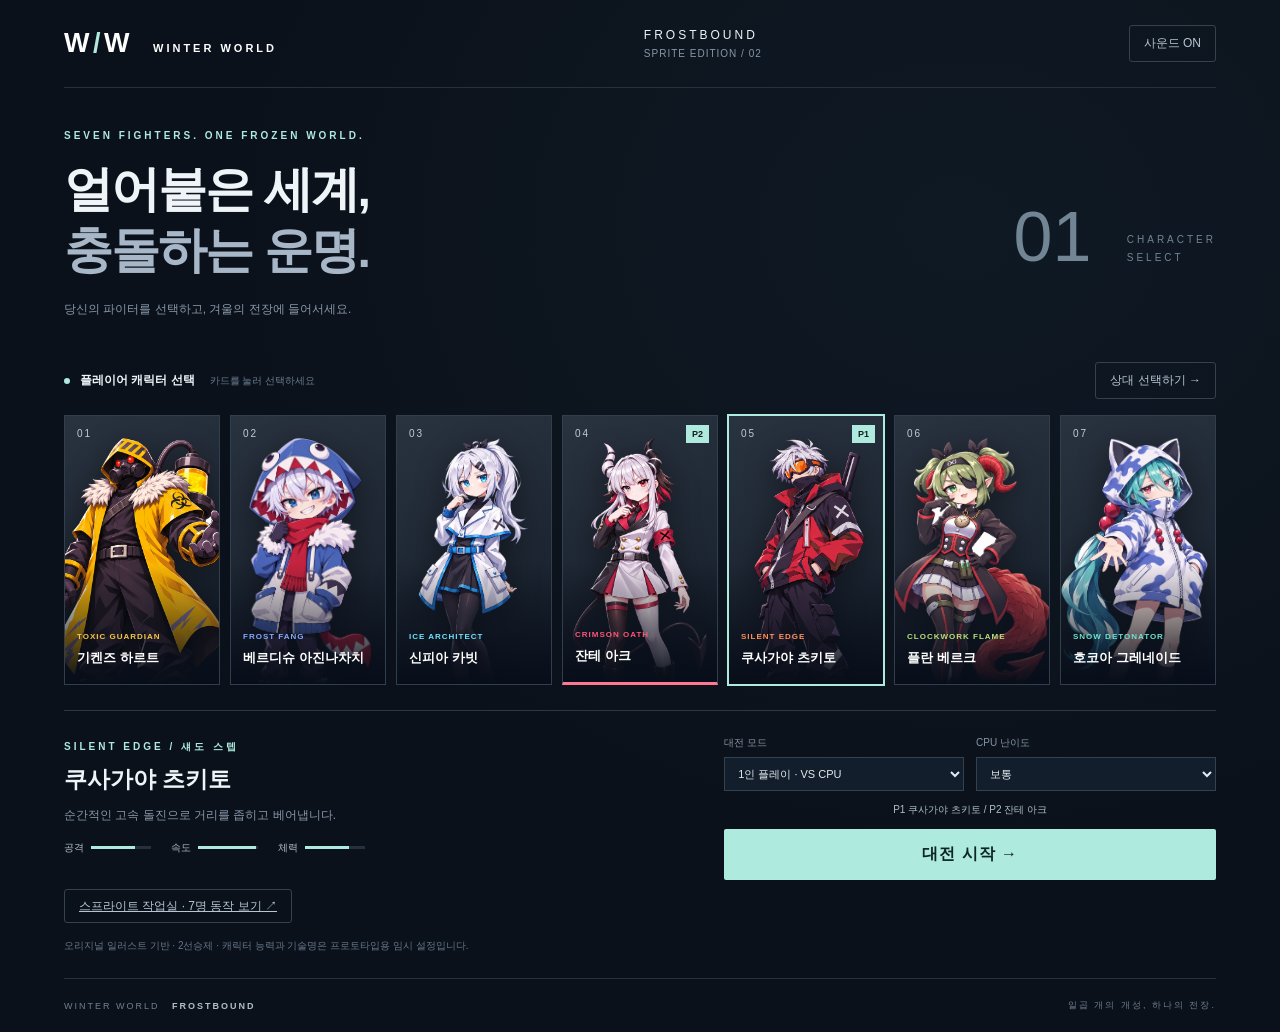
==== index.html @ 9139c68a "Publish Winter World with browser-to-browser multiplayer" ====
<!doctype html>
<html lang="ko"><head><meta charset="utf-8"><meta name="viewport" content="width=device-width,initial-scale=1"><title>WINTER WORLD — FROSTBOUND</title><link rel="stylesheet" href="style.css"></head>
<body><header><a class="brand" href="index.html">W<span> / </span>W <small>WINTER WORLD</small></a><div class="edition">FROSTBOUND <span>SPRITE EDITION / 02</span></div><button id="sound" class="quiet">사운드 ON</button></header>
<main><section id="select"><div class="eyebrow">SEVEN FIGHTERS. ONE FROZEN WORLD.</div><div class="headline"><div><h1>얼어붙은 세계,<br><em>충돌하는 운명.</em></h1><p>당신의 파이터를 선택하고, 겨울의 전장에 들어서세요.</p></div><div class="chapter">01 <span>CHARACTER<br>SELECT</span></div></div>
<div class="selection-bar"><div><span class="dot"></span><strong id="pick-label">플레이어 캐릭터 선택</strong><span id="pick-hint">카드를 눌러 선택하세요</span></div><button id="pick-toggle" class="quiet">상대 선택하기 →</button></div><div id="roster" class="roster"></div>
<div class="bottom-panel"><div class="profile"><span id="profile-tag" class="eyebrow"></span><h2 id="profile-name"></h2><p id="profile-desc"></p><div id="stats"></div></div><div class="setup"><label>대전 모드 <select id="mode"><option value="cpu">1인 플레이 · VS CPU</option><option value="online">친구와 대전 · 초대 링크</option><option value="local">2인 플레이 · 로컬 대전</option></select></label><label id="difficulty-label">CPU 난이도 <select id="difficulty"><option value="0">연습</option><option value="1" selected>보통</option></select></label><div id="online-panel" hidden><p id="net-status" role="status" aria-live="polite">캐릭터를 고른 뒤 방을 만들거나 코드를 입력하세요.</p><div id="net-entry"><button id="net-create" class="quiet">방 만들기</button><input id="net-code" maxlength="6" placeholder="방 코드 6자리" aria-label="방 코드"><button id="net-join" class="quiet">참가</button></div><div id="net-room" hidden><strong id="net-room-code"></strong><p id="net-players"></p><button id="net-copy" class="quiet">초대 링크 복사</button><button id="net-ready" class="primary">준비 완료</button><button id="net-leave" class="quiet">방 나가기</button></div><p class="footnote">친구에게 초대 링크를 보내세요. 참가하면 자동으로 시작합니다.</p></div><div id="versus"></div><button id="start" class="primary" disabled>스프라이트 불러오는 중…</button></div></div><p><a class="quiet" href="sprites.html">스프라이트 작업실 · 7명 동작 보기 ↗</a></p><p class="footnote">오리지널 일러스트 기반 · 2선승제 · 캐릭터 능력과 기술명은 프로토타입용 임시 설정입니다.</p></section>
<section id="game" hidden><div class="arena-top"><span><span id="net-latency"></span> FROZEN TERMINAL <b>설원의 정거장</b></span><div><button id="pause" class="quiet">일시정지 Esc</button><button id="back" class="quiet">캐릭터 선택</button></div></div><div class="canvas-wrap"><canvas id="canvas" width="1200" height="650" aria-label="윈터 월드 격투게임 전장"></canvas><div id="overlay" hidden><div class="modal"><div class="eyebrow" id="result-tag">ROUND COMPLETE</div><h2 id="result-title"></h2><p id="result-desc"></p><button id="continue" class="primary">다음 라운드</button><button id="return" class="quiet">캐릭터 선택</button></div></div></div><div class="controls"><div><b>PLAYER 1</b><span><kbd>A</kbd><kbd>D</kbd> 이동 <kbd>W</kbd> 점프 <kbd>S</kbd> 방어</span><span><kbd>J</kbd> 약공격 <kbd>K</kbd> 강공격 <kbd>L</kbd> 특수기</span></div><div><b id="p2-label">CPU OPPONENT</b><span>← → 이동 · ↑ 점프 · ↓ 방어</span><span>숫자 1 약공격 · 2 강공격 · 3 특수기</span></div><p>특수기: 게이지 35 소모<br>먼저 2라운드를 이기면 승리</p></div></section></main><footer><span>WINTER WORLD <b>FROSTBOUND</b></span><span>일곱 개의 개성, 하나의 전장.</span></footer><script src="engine.js"></script><script src="assets/sprites/atlas.js"></script><script src="animation.js"></script><script src="vendor/peerjs.min.js"></script><script src="online.js"></script><script src="p2p.js"></script><script src="game.js"></script></body></html>
---- style.css ----
:root{color-scheme:dark;--ink:#eff4f8;--muted:#8797a9;--accent:#aeeadd}*{box-sizing:border-box}body{margin:0;background:#0b111a;color:var(--ink);font-family:'Malgun Gothic','Segoe UI',sans-serif;background-image:radial-gradient(ellipse at 75% 22%,#1a304044,transparent 55%)}button,select{font:inherit}button{cursor:pointer}button:focus-visible,a:focus-visible,select:focus-visible{outline:2px solid var(--accent);outline-offset:5px}header,footer{display:flex;align-items:center;justify-content:space-between;margin:0 5%;padding:25px 0;border-bottom:1px solid #26313d}.brand{font-size:27px;font-weight:900;color:white;text-decoration:none;letter-spacing:-2px}.brand span{color:var(--accent)}.brand small{font-size:11px;letter-spacing:3px;margin-left:20px}.edition{font-size:12px;letter-spacing:3px}.edition span{display:block;font-size:10px;letter-spacing:1px;color:var(--muted);margin-top:6px}.quiet{background:transparent;color:#b6c5d1;border:1px solid #34424f;padding:9px 14px;font-size:12px;border-radius:3px}.quiet:hover{border-color:#b2e9dc;color:white}main{max-width:1440px;margin:auto;padding:42px 5% 15px}.eyebrow{color:var(--accent);font-size:10px;letter-spacing:3px;font-weight:700}.headline{display:flex;align-items:center;justify-content:space-between}h1{font-size:clamp(30px,3.8vw,56px);line-height:1.25;letter-spacing:-2px;margin:18px 0}h1 em{font-style:normal;color:#a8b7c8}.headline p,.profile p{font-size:12px;color:var(--muted);line-height:1.8}.chapter{font-size:70px;font-weight:200;color:#718594}.chapter span{display:inline-block;font-size:10px;line-height:1.8;letter-spacing:3px;margin-left:16px;color:#718594}.selection-bar{display:flex;justify-content:space-between;align-items:center;margin:30px 0 16px;font-size:12px}.dot{display:inline-block;background:var(--accent);width:6px;height:6px;border-radius:50%;margin-right:10px}.selection-bar strong{font-size:12px}.selection-bar #pick-hint{color:#687d91;margin-left:15px;font-size:10px}.roster{display:grid;grid-template-columns:repeat(7,1fr);gap:10px}.card{position:relative;overflow:hidden;height:270px;background:linear-gradient(160deg,#29323f,#141d29);border:1px solid #303e4d;padding:0;color:white;text-align:left;transition:transform .2s,border-color .2s}.card:hover{transform:translateY(-7px);border-color:var(--c)}.card.selected{border-color:var(--accent);box-shadow:0 0 0 1px var(--accent)}.card.enemy{border-bottom:3px solid #ff7891}.card img{height:300px;max-width:none;position:absolute;left:50%;transform:translateX(-50%);top:22px;filter:drop-shadow(0 8px 15px #0006)}.card:after{content:'';position:absolute;inset:0;background:linear-gradient(transparent 55%,#080e19 100%);pointer-events:none}.card .number{position:absolute;top:12px;left:12px;z-index:2;color:#c1cbd2;font-size:10px;letter-spacing:2px}.card .badge{position:absolute;top:9px;right:8px;z-index:2;font-size:9px;background:var(--accent);color:#14201e;padding:4px 6px;font-weight:bold}.card .label{position:absolute;bottom:17px;left:12px;right:6px;z-index:2;font-size:13px;font-weight:700;word-break:keep-all}.card .label small{display:block;color:var(--c);font-size:8px;letter-spacing:1px;margin-bottom:8px}.bottom-panel{display:grid;grid-template-columns:1.2fr 1fr;gap:70px;border-top:1px solid #2b3846;margin-top:25px;padding-top:25px}.profile h2{font-size:23px;margin:10px 0}.profile p{margin:0 0 14px}#stats{display:flex;gap:20px;font-size:10px;color:#b2c0ce}#stats span{display:flex;align-items:center;gap:7px}#stats i{display:inline-block;width:60px;height:3px;background:#25313e}#stats i b{display:block;height:100%;background:var(--accent)}.setup{display:grid;grid-template-columns:1fr 1fr;gap:12px}.setup label{font-size:10px;color:var(--muted)}select{width:100%;padding:9px;background:#121e2b;border:1px solid #34414e;margin-top:7px;font-size:11px;color:#e4eaf0}#versus{grid-column:1/-1;color:#aebfcc;font-size:10px;text-align:center}.primary{background:var(--accent);border:0;color:#0e2525;padding:15px 23px;font-weight:bold;border-radius:2px;letter-spacing:1px}.primary:hover{background:#d6fff5}.primary:disabled{opacity:.5;cursor:wait}.setup .primary{grid-column:1/-1}.footnote{font-size:10px;color:#64778b;margin-top:24px}footer{border-top:1px solid #26313d;border-bottom:none;color:#6d8194;font-size:9px;letter-spacing:2px;padding:20px 0}footer b{color:#afbfca;margin-left:8px}.arena-top{display:flex;justify-content:space-between;align-items:center;margin-bottom:15px;font-size:10px;letter-spacing:2px;color:var(--accent)}.arena-top b{margin-left:14px;color:#8191a4;font-weight:400}.canvas-wrap{position:relative;border:1px solid #405366;box-shadow:0 20px 80px #0006}canvas{display:block;width:100%;background:#142337}#overlay{position:absolute;inset:0;background:#060d17bb;backdrop-filter:blur(8px);display:grid;place-items:center}#overlay[hidden],[hidden]{display:none!important}.modal{text-align:center}.modal h2{font-size:36px;margin:20px 0}.modal p{font-size:13px;color:#b3c8d9;margin-bottom:25px}.modal .quiet{margin-left:10px}.controls{display:flex;justify-content:space-between;padding:22px 0;gap:15px}.controls>div{display:flex;flex-direction:column;gap:10px;font-size:10px;color:#91a4b7}.controls b{color:var(--accent);font-size:10px;letter-spacing:2px}kbd{display:inline-block;border:1px solid #394b5b;background:#182735;padding:3px 5px;border-radius:3px;margin-right:3px}.controls p{font-size:10px;color:#7d91a5;line-height:2}@media(max-width:850px){.roster{grid-template-columns:repeat(4,1fr)}.card{height:220px}.card img{height:250px}.chapter{display:none}.bottom-panel{gap:25px}.brand small{display:none}.controls{flex-wrap:wrap}.edition{font-size:10px}}@media(max-width:500px){main{padding-top:25px}.roster{grid-template-columns:repeat(2,1fr)}.bottom-panel{grid-template-columns:1fr}.selection-bar #pick-hint{display:none}.headline h1{font-size:34px}footer span:last-child{display:none}}

#online-panel{grid-column:1/-1;padding:16px;background:#142332;border:1px solid #3b5666;font-size:12px}#net-entry,#net-room{display:flex;gap:8px;flex-wrap:wrap;align-items:center}#net-status{line-height:1.7;color:#b8e4da}#net-code{width:130px;background:#0c1926;border:1px solid #486170;color:white;padding:9px;text-transform:uppercase;font:inherit;letter-spacing:2px}#net-room-code,#net-players{width:100%}#net-room-code{font-size:20px;letter-spacing:4px}#net-latency{color:#b3e5cd;letter-spacing:0}button:disabled{opacity:.45;cursor:default}
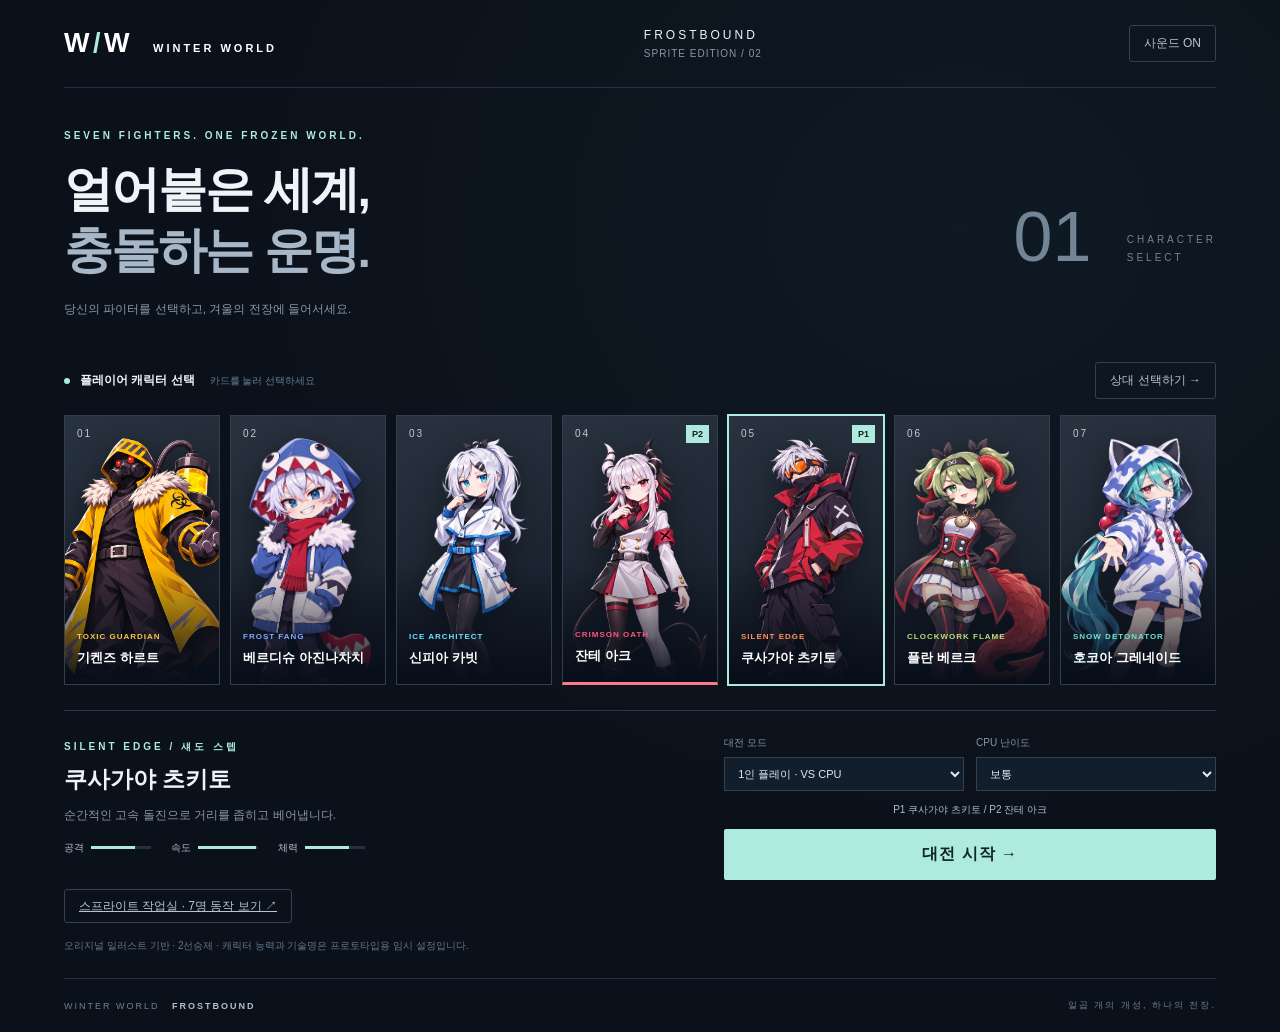
==== commit 7768006d: "Add Atomic Golem and Nitro Slime transformations" ====
--- a/index.html
+++ b/index.html
@@ -4,4 +4,4 @@
 <main><section id="select"><div class="eyebrow">SEVEN FIGHTERS. ONE FROZEN WORLD.</div><div class="headline"><div><h1>얼어붙은 세계,<br><em>충돌하는 운명.</em></h1><p>당신의 파이터를 선택하고, 겨울의 전장에 들어서세요.</p></div><div class="chapter">01 <span>CHARACTER<br>SELECT</span></div></div>
 <div class="selection-bar"><div><span class="dot"></span><strong id="pick-label">플레이어 캐릭터 선택</strong><span id="pick-hint">카드를 눌러 선택하세요</span></div><button id="pick-toggle" class="quiet">상대 선택하기 →</button></div><div id="roster" class="roster"></div>
 <div class="bottom-panel"><div class="profile"><span id="profile-tag" class="eyebrow"></span><h2 id="profile-name"></h2><p id="profile-desc"></p><div id="stats"></div></div><div class="setup"><label>대전 모드 <select id="mode"><option value="cpu">1인 플레이 · VS CPU</option><option value="online">친구와 대전 · 초대 링크</option><option value="local">2인 플레이 · 로컬 대전</option></select></label><label id="difficulty-label">CPU 난이도 <select id="difficulty"><option value="0">연습</option><option value="1" selected>보통</option></select></label><div id="online-panel" hidden><p id="net-status" role="status" aria-live="polite">캐릭터를 고른 뒤 방을 만들거나 코드를 입력하세요.</p><div id="net-entry"><button id="net-create" class="quiet">방 만들기</button><input id="net-code" maxlength="6" placeholder="방 코드 6자리" aria-label="방 코드"><button id="net-join" class="quiet">참가</button></div><div id="net-room" hidden><strong id="net-room-code"></strong><p id="net-players"></p><button id="net-copy" class="quiet">초대 링크 복사</button><button id="net-ready" class="primary">준비 완료</button><button id="net-leave" class="quiet">방 나가기</button></div><p class="footnote">친구에게 초대 링크를 보내세요. 참가하면 자동으로 시작합니다.</p></div><div id="versus"></div><button id="start" class="primary" disabled>스프라이트 불러오는 중…</button></div></div><p><a class="quiet" href="sprites.html">스프라이트 작업실 · 7명 동작 보기 ↗</a></p><p class="footnote">오리지널 일러스트 기반 · 2선승제 · 캐릭터 능력과 기술명은 프로토타입용 임시 설정입니다.</p></section>
-<section id="game" hidden><div class="arena-top"><span><span id="net-latency"></span> FROZEN TERMINAL <b>설원의 정거장</b></span><div><button id="pause" class="quiet">일시정지 Esc</button><button id="back" class="quiet">캐릭터 선택</button></div></div><div class="canvas-wrap"><canvas id="canvas" width="1200" height="650" aria-label="윈터 월드 격투게임 전장"></canvas><div id="overlay" hidden><div class="modal"><div class="eyebrow" id="result-tag">ROUND COMPLETE</div><h2 id="result-title"></h2><p id="result-desc"></p><button id="continue" class="primary">다음 라운드</button><button id="return" class="quiet">캐릭터 선택</button></div></div></div><div class="controls"><div><b>PLAYER 1</b><span><kbd>A</kbd><kbd>D</kbd> 이동 <kbd>W</kbd> 점프 <kbd>S</kbd> 방어</span><span><kbd>J</kbd> 약공격 <kbd>K</kbd> 강공격 <kbd>L</kbd> 특수기</span></div><div><b id="p2-label">CPU OPPONENT</b><span>← → 이동 · ↑ 점프 · ↓ 방어</span><span>숫자 1 약공격 · 2 강공격 · 3 특수기</span></div><p>특수기: 게이지 35 소모<br>먼저 2라운드를 이기면 승리</p></div></section></main><footer><span>WINTER WORLD <b>FROSTBOUND</b></span><span>일곱 개의 개성, 하나의 전장.</span></footer><script src="engine.js"></script><script src="assets/sprites/atlas.js"></script><script src="animation.js"></script><script src="vendor/peerjs.min.js"></script><script src="online.js"></script><script src="p2p.js"></script><script src="game.js"></script></body></html>
+<section id="game" hidden><div class="arena-top"><span><span id="net-latency"></span> FROZEN TERMINAL <b>설원의 정거장</b></span><div><button id="pause" class="quiet">일시정지 Esc</button><button id="back" class="quiet">캐릭터 선택</button></div></div><div class="canvas-wrap"><canvas id="canvas" width="1200" height="650" aria-label="윈터 월드 격투게임 전장"></canvas><div id="overlay" hidden><div class="modal"><div class="eyebrow" id="result-tag">ROUND COMPLETE</div><h2 id="result-title"></h2><p id="result-desc"></p><button id="continue" class="primary">다음 라운드</button><button id="return" class="quiet">캐릭터 선택</button></div></div></div><div class="controls"><div><b>PLAYER 1</b><span><kbd>A</kbd><kbd>D</kbd> 이동 <kbd>W</kbd> 점프 <kbd>S</kbd> 방어</span><span><kbd>J</kbd> 약공격 <kbd>K</kbd> 강공격 <kbd>L</kbd> 특수기 <kbd>I</kbd> 변신</span></div><div><b id="p2-label">CPU OPPONENT</b><span>← → 이동 · ↑ 점프 · ↓ 방어</span><span>숫자 1 약공격 · 2 강공격 · 3 특수기 · 0 변신</span></div><p>특수기: 게이지 35 소모<br>기켄즈·호코아: 변신 게이지 100 → I (2P: 0)<br>먼저 2라운드를 이기면 승리</p></div></section></main><footer><span>WINTER WORLD <b>FROSTBOUND</b></span><span>일곱 개의 개성, 하나의 전장.</span></footer><script src="engine.js?v=forms-1"></script><script src="assets/sprites/atlas.js?v=forms-1"></script><script src="assets/sprites/golem-atlas.js?v=forms-1"></script><script src="assets/sprites/slime-atlas.js?v=forms-1"></script><script src="animation.js?v=forms-1"></script><script src="vendor/peerjs.min.js"></script><script src="online.js?v=forms-1"></script><script src="p2p.js?v=forms-1"></script><script src="game.js?v=forms-1"></script></body></html>
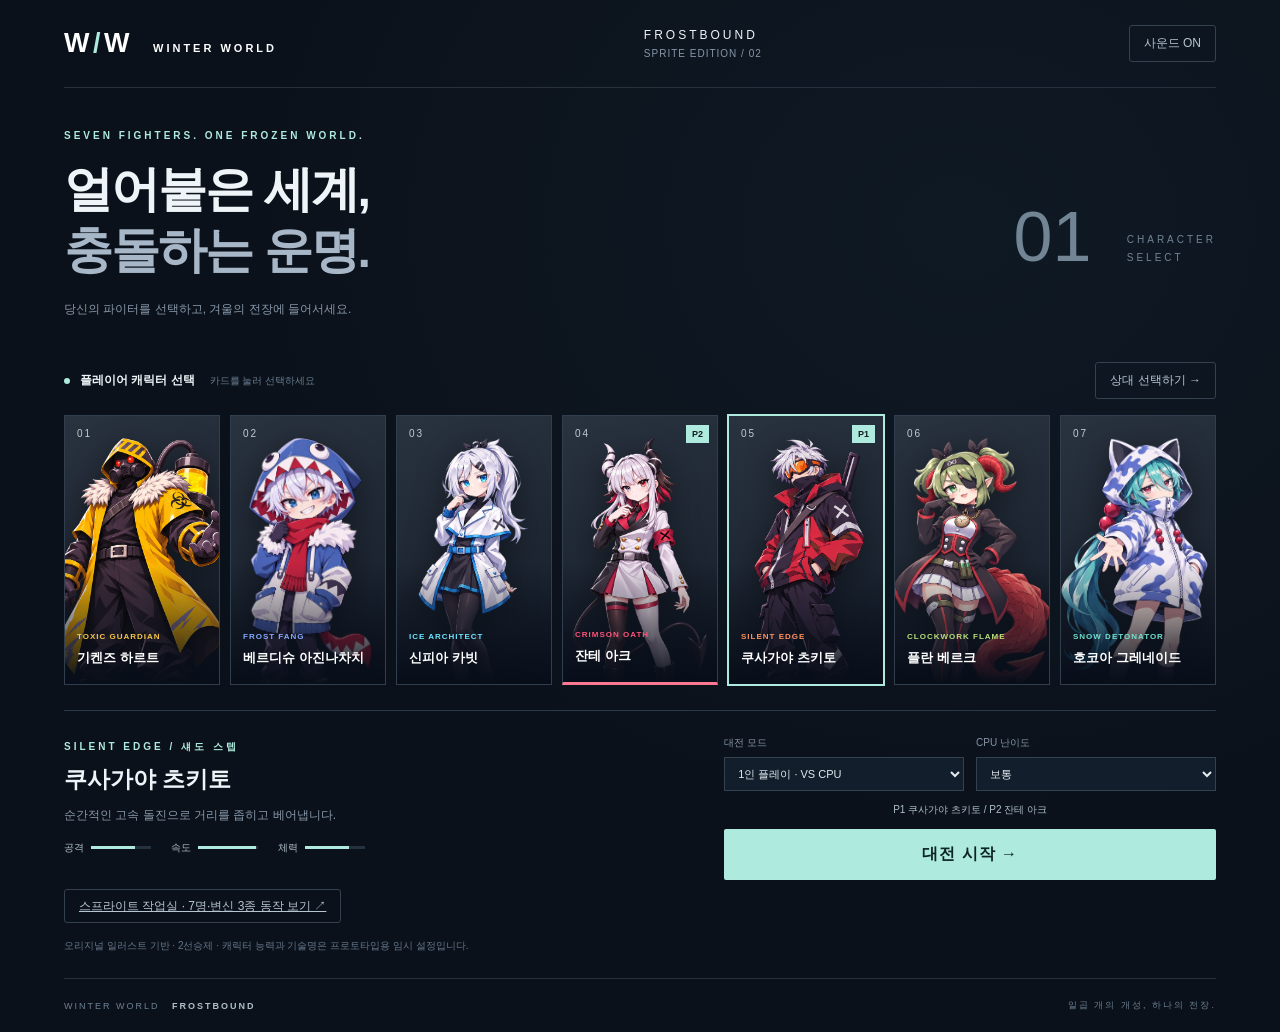
==== commit dee6e77d: "Add Bullet Angel sniper transformation and form gallery" ====
--- a/index.html
+++ b/index.html
@@ -3,5 +3,5 @@
 <body><header><a class="brand" href="index.html">W<span> / </span>W <small>WINTER WORLD</small></a><div class="edition">FROSTBOUND <span>SPRITE EDITION / 02</span></div><button id="sound" class="quiet">사운드 ON</button></header>
 <main><section id="select"><div class="eyebrow">SEVEN FIGHTERS. ONE FROZEN WORLD.</div><div class="headline"><div><h1>얼어붙은 세계,<br><em>충돌하는 운명.</em></h1><p>당신의 파이터를 선택하고, 겨울의 전장에 들어서세요.</p></div><div class="chapter">01 <span>CHARACTER<br>SELECT</span></div></div>
 <div class="selection-bar"><div><span class="dot"></span><strong id="pick-label">플레이어 캐릭터 선택</strong><span id="pick-hint">카드를 눌러 선택하세요</span></div><button id="pick-toggle" class="quiet">상대 선택하기 →</button></div><div id="roster" class="roster"></div>
-<div class="bottom-panel"><div class="profile"><span id="profile-tag" class="eyebrow"></span><h2 id="profile-name"></h2><p id="profile-desc"></p><div id="stats"></div></div><div class="setup"><label>대전 모드 <select id="mode"><option value="cpu">1인 플레이 · VS CPU</option><option value="online">친구와 대전 · 초대 링크</option><option value="local">2인 플레이 · 로컬 대전</option></select></label><label id="difficulty-label">CPU 난이도 <select id="difficulty"><option value="0">연습</option><option value="1" selected>보통</option></select></label><div id="online-panel" hidden><p id="net-status" role="status" aria-live="polite">캐릭터를 고른 뒤 방을 만들거나 코드를 입력하세요.</p><div id="net-entry"><button id="net-create" class="quiet">방 만들기</button><input id="net-code" maxlength="6" placeholder="방 코드 6자리" aria-label="방 코드"><button id="net-join" class="quiet">참가</button></div><div id="net-room" hidden><strong id="net-room-code"></strong><p id="net-players"></p><button id="net-copy" class="quiet">초대 링크 복사</button><button id="net-ready" class="primary">준비 완료</button><button id="net-leave" class="quiet">방 나가기</button></div><p class="footnote">친구에게 초대 링크를 보내세요. 참가하면 자동으로 시작합니다.</p></div><div id="versus"></div><button id="start" class="primary" disabled>스프라이트 불러오는 중…</button></div></div><p><a class="quiet" href="sprites.html">스프라이트 작업실 · 7명 동작 보기 ↗</a></p><p class="footnote">오리지널 일러스트 기반 · 2선승제 · 캐릭터 능력과 기술명은 프로토타입용 임시 설정입니다.</p></section>
-<section id="game" hidden><div class="arena-top"><span><span id="net-latency"></span> FROZEN TERMINAL <b>설원의 정거장</b></span><div><button id="pause" class="quiet">일시정지 Esc</button><button id="back" class="quiet">캐릭터 선택</button></div></div><div class="canvas-wrap"><canvas id="canvas" width="1200" height="650" aria-label="윈터 월드 격투게임 전장"></canvas><div id="overlay" hidden><div class="modal"><div class="eyebrow" id="result-tag">ROUND COMPLETE</div><h2 id="result-title"></h2><p id="result-desc"></p><button id="continue" class="primary">다음 라운드</button><button id="return" class="quiet">캐릭터 선택</button></div></div></div><div class="controls"><div><b>PLAYER 1</b><span><kbd>A</kbd><kbd>D</kbd> 이동 <kbd>W</kbd> 점프 <kbd>S</kbd> 방어</span><span><kbd>J</kbd> 약공격 <kbd>K</kbd> 강공격 <kbd>L</kbd> 특수기 <kbd>I</kbd> 변신</span></div><div><b id="p2-label">CPU OPPONENT</b><span>← → 이동 · ↑ 점프 · ↓ 방어</span><span>숫자 1 약공격 · 2 강공격 · 3 특수기 · 0 변신</span></div><p>특수기: 게이지 35 소모<br>기켄즈·호코아: 변신 게이지 100 → I (2P: 0)<br>먼저 2라운드를 이기면 승리</p></div></section></main><footer><span>WINTER WORLD <b>FROSTBOUND</b></span><span>일곱 개의 개성, 하나의 전장.</span></footer><script src="engine.js?v=forms-1"></script><script src="assets/sprites/atlas.js?v=forms-1"></script><script src="assets/sprites/golem-atlas.js?v=forms-1"></script><script src="assets/sprites/slime-atlas.js?v=forms-1"></script><script src="animation.js?v=forms-1"></script><script src="vendor/peerjs.min.js"></script><script src="online.js?v=forms-1"></script><script src="p2p.js?v=forms-1"></script><script src="game.js?v=forms-1"></script></body></html>
+<div class="bottom-panel"><div class="profile"><span id="profile-tag" class="eyebrow"></span><h2 id="profile-name"></h2><p id="profile-desc"></p><div id="stats"></div></div><div class="setup"><label>대전 모드 <select id="mode"><option value="cpu">1인 플레이 · VS CPU</option><option value="online">친구와 대전 · 초대 링크</option><option value="local">2인 플레이 · 로컬 대전</option></select></label><label id="difficulty-label">CPU 난이도 <select id="difficulty"><option value="0">연습</option><option value="1" selected>보통</option></select></label><div id="online-panel" hidden><p id="net-status" role="status" aria-live="polite">캐릭터를 고른 뒤 방을 만들거나 코드를 입력하세요.</p><div id="net-entry"><button id="net-create" class="quiet">방 만들기</button><input id="net-code" maxlength="6" placeholder="방 코드 6자리" aria-label="방 코드"><button id="net-join" class="quiet">참가</button></div><div id="net-room" hidden><strong id="net-room-code"></strong><p id="net-players"></p><button id="net-copy" class="quiet">초대 링크 복사</button><button id="net-ready" class="primary">준비 완료</button><button id="net-leave" class="quiet">방 나가기</button></div><p class="footnote">친구에게 초대 링크를 보내세요. 참가하면 자동으로 시작합니다.</p></div><div id="versus"></div><button id="start" class="primary" disabled>스프라이트 불러오는 중…</button></div></div><p><a class="quiet" href="sprites.html">스프라이트 작업실 · 7명·변신 3종 동작 보기 ↗</a></p><p class="footnote">오리지널 일러스트 기반 · 2선승제 · 캐릭터 능력과 기술명은 프로토타입용 임시 설정입니다.</p></section>
+<section id="game" hidden><div class="arena-top"><span><span id="net-latency"></span> FROZEN TERMINAL <b>설원의 정거장</b></span><div><button id="pause" class="quiet">일시정지 Esc</button><button id="back" class="quiet">캐릭터 선택</button></div></div><div class="canvas-wrap"><canvas id="canvas" width="1200" height="650" aria-label="윈터 월드 격투게임 전장"></canvas><div id="overlay" hidden><div class="modal"><div class="eyebrow" id="result-tag">ROUND COMPLETE</div><h2 id="result-title"></h2><p id="result-desc"></p><button id="continue" class="primary">다음 라운드</button><button id="return" class="quiet">캐릭터 선택</button></div></div></div><div class="controls"><div><b>PLAYER 1</b><span><kbd>A</kbd><kbd>D</kbd> 이동 <kbd>W</kbd> 점프 <kbd>S</kbd> 방어</span><span><kbd>J</kbd> 약공격 <kbd>K</kbd> 강공격 <kbd>L</kbd> 특수기 <kbd>I</kbd> 변신</span></div><div><b id="p2-label">CPU OPPONENT</b><span>← → 이동 · ↑ 점프 · ↓ 방어</span><span>숫자 1 약공격 · 2 강공격 · 3 특수기 · 0 변신</span></div><p>특수기: 게이지 35 소모<br>기켄즈·신피아·호코아: 변신 게이지 100 → I (2P: 0)<br>먼저 2라운드를 이기면 승리</p></div></section></main><footer><span>WINTER WORLD <b>FROSTBOUND</b></span><span>일곱 개의 개성, 하나의 전장.</span></footer><script src="engine.js?v=forms-2"></script><script src="assets/sprites/atlas.js?v=forms-2"></script><script src="assets/sprites/golem-atlas.js?v=forms-2"></script><script src="assets/sprites/slime-atlas.js?v=forms-2"></script><script src="assets/sprites/angel-atlas.js?v=forms-2"></script><script src="animation.js?v=forms-2"></script><script src="vendor/peerjs.min.js"></script><script src="online.js?v=forms-2"></script><script src="p2p.js?v=forms-2"></script><script src="game.js?v=forms-2"></script></body></html>
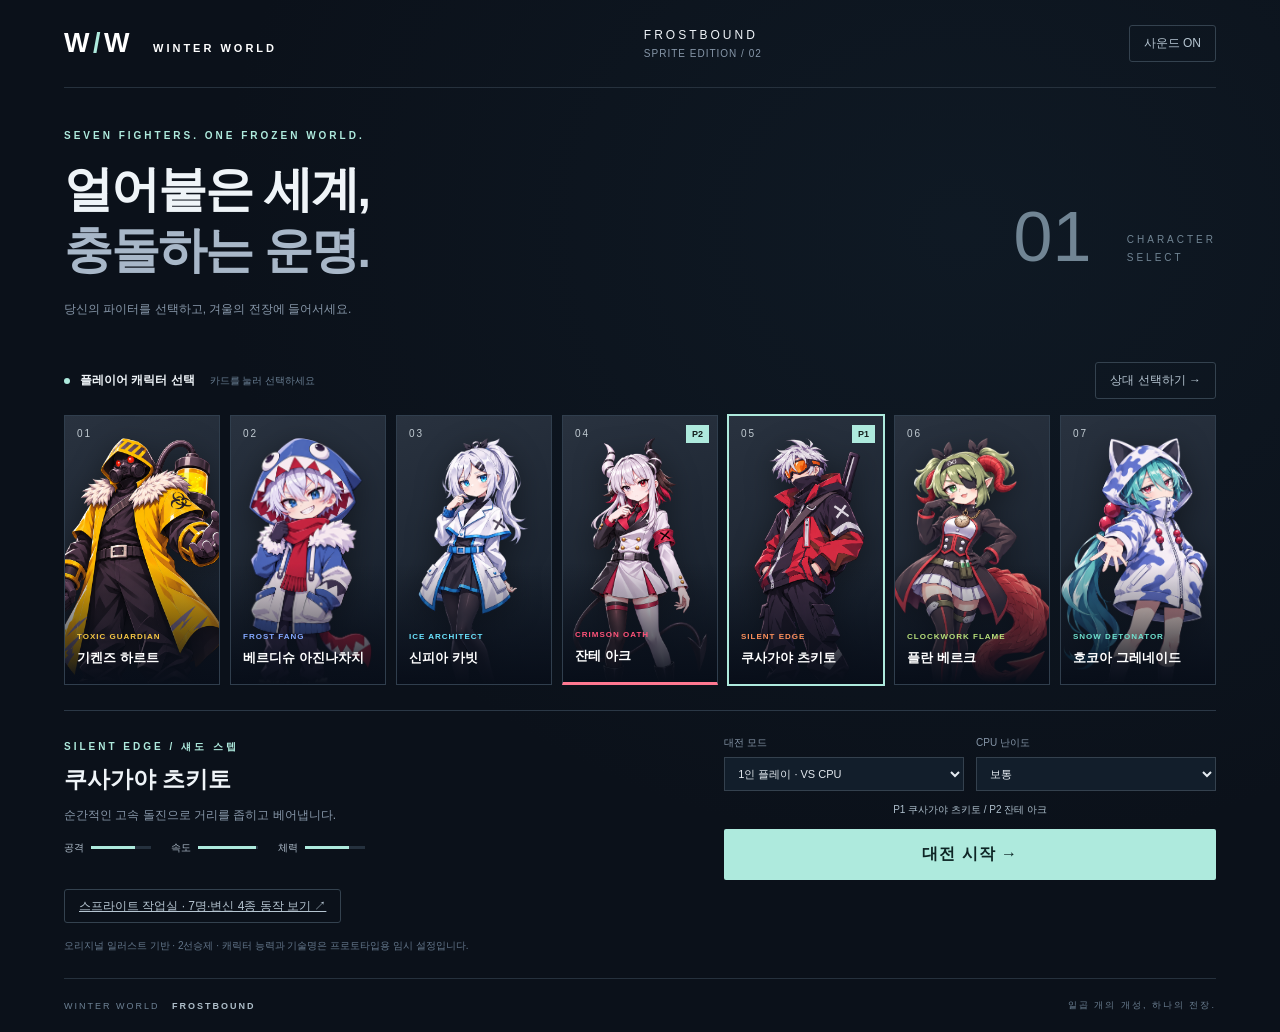
==== commit 15248ac7: "Add Fencing Devil artwork, sprites and parry transformation" ====
--- a/index.html
+++ b/index.html
@@ -3,5 +3,5 @@
 <body><header><a class="brand" href="index.html">W<span> / </span>W <small>WINTER WORLD</small></a><div class="edition">FROSTBOUND <span>SPRITE EDITION / 02</span></div><button id="sound" class="quiet">사운드 ON</button></header>
 <main><section id="select"><div class="eyebrow">SEVEN FIGHTERS. ONE FROZEN WORLD.</div><div class="headline"><div><h1>얼어붙은 세계,<br><em>충돌하는 운명.</em></h1><p>당신의 파이터를 선택하고, 겨울의 전장에 들어서세요.</p></div><div class="chapter">01 <span>CHARACTER<br>SELECT</span></div></div>
 <div class="selection-bar"><div><span class="dot"></span><strong id="pick-label">플레이어 캐릭터 선택</strong><span id="pick-hint">카드를 눌러 선택하세요</span></div><button id="pick-toggle" class="quiet">상대 선택하기 →</button></div><div id="roster" class="roster"></div>
-<div class="bottom-panel"><div class="profile"><span id="profile-tag" class="eyebrow"></span><h2 id="profile-name"></h2><p id="profile-desc"></p><div id="stats"></div></div><div class="setup"><label>대전 모드 <select id="mode"><option value="cpu">1인 플레이 · VS CPU</option><option value="online">친구와 대전 · 초대 링크</option><option value="local">2인 플레이 · 로컬 대전</option></select></label><label id="difficulty-label">CPU 난이도 <select id="difficulty"><option value="0">연습</option><option value="1" selected>보통</option></select></label><div id="online-panel" hidden><p id="net-status" role="status" aria-live="polite">캐릭터를 고른 뒤 방을 만들거나 코드를 입력하세요.</p><div id="net-entry"><button id="net-create" class="quiet">방 만들기</button><input id="net-code" maxlength="6" placeholder="방 코드 6자리" aria-label="방 코드"><button id="net-join" class="quiet">참가</button></div><div id="net-room" hidden><strong id="net-room-code"></strong><p id="net-players"></p><button id="net-copy" class="quiet">초대 링크 복사</button><button id="net-ready" class="primary">준비 완료</button><button id="net-leave" class="quiet">방 나가기</button></div><p class="footnote">친구에게 초대 링크를 보내세요. 참가하면 자동으로 시작합니다.</p></div><div id="versus"></div><button id="start" class="primary" disabled>스프라이트 불러오는 중…</button></div></div><p><a class="quiet" href="sprites.html">스프라이트 작업실 · 7명·변신 3종 동작 보기 ↗</a></p><p class="footnote">오리지널 일러스트 기반 · 2선승제 · 캐릭터 능력과 기술명은 프로토타입용 임시 설정입니다.</p></section>
-<section id="game" hidden><div class="arena-top"><span><span id="net-latency"></span> FROZEN TERMINAL <b>설원의 정거장</b></span><div><button id="pause" class="quiet">일시정지 Esc</button><button id="back" class="quiet">캐릭터 선택</button></div></div><div class="canvas-wrap"><canvas id="canvas" width="1200" height="650" aria-label="윈터 월드 격투게임 전장"></canvas><div id="overlay" hidden><div class="modal"><div class="eyebrow" id="result-tag">ROUND COMPLETE</div><h2 id="result-title"></h2><p id="result-desc"></p><button id="continue" class="primary">다음 라운드</button><button id="return" class="quiet">캐릭터 선택</button></div></div></div><div class="controls"><div><b>PLAYER 1</b><span><kbd>A</kbd><kbd>D</kbd> 이동 <kbd>W</kbd> 점프 <kbd>S</kbd> 방어</span><span><kbd>J</kbd> 약공격 <kbd>K</kbd> 강공격 <kbd>L</kbd> 특수기 <kbd>I</kbd> 변신</span></div><div><b id="p2-label">CPU OPPONENT</b><span>← → 이동 · ↑ 점프 · ↓ 방어</span><span>숫자 1 약공격 · 2 강공격 · 3 특수기 · 0 변신</span></div><p>특수기: 게이지 35 소모<br>기켄즈·신피아·호코아: 변신 게이지 100 → I (2P: 0)<br>먼저 2라운드를 이기면 승리</p></div></section></main><footer><span>WINTER WORLD <b>FROSTBOUND</b></span><span>일곱 개의 개성, 하나의 전장.</span></footer><script src="engine.js?v=forms-2"></script><script src="assets/sprites/atlas.js?v=forms-2"></script><script src="assets/sprites/golem-atlas.js?v=forms-2"></script><script src="assets/sprites/slime-atlas.js?v=forms-2"></script><script src="assets/sprites/angel-atlas.js?v=forms-2"></script><script src="animation.js?v=forms-2"></script><script src="vendor/peerjs.min.js"></script><script src="online.js?v=forms-2"></script><script src="p2p.js?v=forms-2"></script><script src="game.js?v=forms-2"></script></body></html>
+<div class="bottom-panel"><div class="profile"><span id="profile-tag" class="eyebrow"></span><h2 id="profile-name"></h2><p id="profile-desc"></p><div id="stats"></div></div><div class="setup"><label>대전 모드 <select id="mode"><option value="cpu">1인 플레이 · VS CPU</option><option value="online">친구와 대전 · 초대 링크</option><option value="local">2인 플레이 · 로컬 대전</option></select></label><label id="difficulty-label">CPU 난이도 <select id="difficulty"><option value="0">연습</option><option value="1" selected>보통</option></select></label><div id="online-panel" hidden><p id="net-status" role="status" aria-live="polite">캐릭터를 고른 뒤 방을 만들거나 코드를 입력하세요.</p><div id="net-entry"><button id="net-create" class="quiet">방 만들기</button><input id="net-code" maxlength="6" placeholder="방 코드 6자리" aria-label="방 코드"><button id="net-join" class="quiet">참가</button></div><div id="net-room" hidden><strong id="net-room-code"></strong><p id="net-players"></p><button id="net-copy" class="quiet">초대 링크 복사</button><button id="net-ready" class="primary">준비 완료</button><button id="net-leave" class="quiet">방 나가기</button></div><p class="footnote">친구에게 초대 링크를 보내세요. 참가하면 자동으로 시작합니다.</p></div><div id="versus"></div><button id="start" class="primary" disabled>스프라이트 불러오는 중…</button></div></div><p><a class="quiet" href="sprites.html">스프라이트 작업실 · 7명·변신 4종 동작 보기 ↗</a></p><p class="footnote">오리지널 일러스트 기반 · 2선승제 · 캐릭터 능력과 기술명은 프로토타입용 임시 설정입니다.</p></section>
+<section id="game" hidden><div class="arena-top"><span><span id="net-latency"></span> FROZEN TERMINAL <b>설원의 정거장</b></span><div><button id="pause" class="quiet">일시정지 Esc</button><button id="back" class="quiet">캐릭터 선택</button></div></div><div class="canvas-wrap"><canvas id="canvas" width="1200" height="650" aria-label="윈터 월드 격투게임 전장"></canvas><div id="overlay" hidden><div class="modal"><div class="eyebrow" id="result-tag">ROUND COMPLETE</div><h2 id="result-title"></h2><p id="result-desc"></p><button id="continue" class="primary">다음 라운드</button><button id="return" class="quiet">캐릭터 선택</button></div></div></div><div class="controls"><div><b>PLAYER 1</b><span><kbd>A</kbd><kbd>D</kbd> 이동 <kbd>W</kbd> 점프 <kbd>S</kbd> 방어</span><span><kbd>J</kbd> 약공격 <kbd>K</kbd> 강공격 <kbd>L</kbd> 특수기 <kbd>I</kbd> 변신</span></div><div><b id="p2-label">CPU OPPONENT</b><span>← → 이동 · ↑ 점프 · ↓ 방어</span><span>숫자 1 약공격 · 2 강공격 · 3 특수기 · 0 변신</span></div><p>특수기: 게이지 35 소모<br>기켄즈·신피아·잔테·호코아: 변신 게이지 100 → I (2P: 0)<br>먼저 2라운드를 이기면 승리</p></div></section></main><footer><span>WINTER WORLD <b>FROSTBOUND</b></span><span>일곱 개의 개성, 하나의 전장.</span></footer><script src="engine.js?v=forms-3"></script><script src="assets/sprites/atlas.js?v=forms-3"></script><script src="assets/sprites/golem-atlas.js?v=forms-3"></script><script src="assets/sprites/slime-atlas.js?v=forms-3"></script><script src="assets/sprites/angel-atlas.js?v=forms-3"></script><script src="assets/sprites/devil-atlas.js?v=forms-3"></script><script src="animation.js?v=forms-3"></script><script src="vendor/peerjs.min.js"></script><script src="online.js?v=forms-3"></script><script src="p2p.js?v=forms-3"></script><script src="game.js?v=forms-3"></script></body></html>
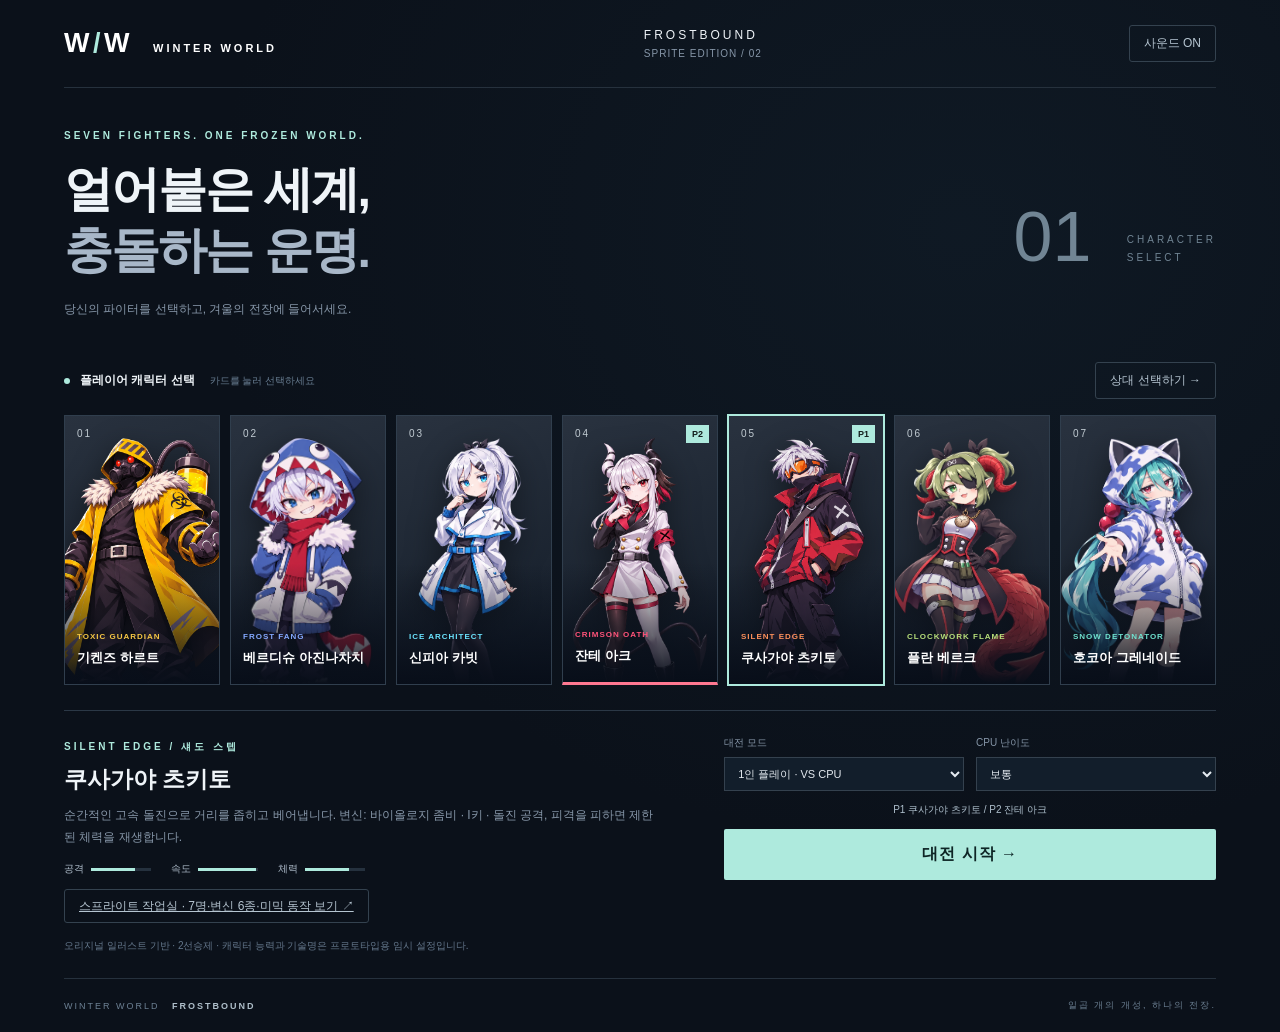
==== commit bde20ed6: "Add Chemical Dragon and Biology Zombie; delay results for defeat pose" ====
--- a/index.html
+++ b/index.html
@@ -3,5 +3,5 @@
 <body><header><a class="brand" href="index.html">W<span> / </span>W <small>WINTER WORLD</small></a><div class="edition">FROSTBOUND <span>SPRITE EDITION / 02</span></div><button id="sound" class="quiet">사운드 ON</button></header>
 <main><section id="select"><div class="eyebrow">SEVEN FIGHTERS. ONE FROZEN WORLD.</div><div class="headline"><div><h1>얼어붙은 세계,<br><em>충돌하는 운명.</em></h1><p>당신의 파이터를 선택하고, 겨울의 전장에 들어서세요.</p></div><div class="chapter">01 <span>CHARACTER<br>SELECT</span></div></div>
 <div class="selection-bar"><div><span class="dot"></span><strong id="pick-label">플레이어 캐릭터 선택</strong><span id="pick-hint">카드를 눌러 선택하세요</span></div><button id="pick-toggle" class="quiet">상대 선택하기 →</button></div><div id="roster" class="roster"></div>
-<div class="bottom-panel"><div class="profile"><span id="profile-tag" class="eyebrow"></span><h2 id="profile-name"></h2><p id="profile-desc"></p><div id="stats"></div></div><div class="setup"><label>대전 모드 <select id="mode"><option value="cpu">1인 플레이 · VS CPU</option><option value="online">친구와 대전 · 초대 링크</option><option value="local">2인 플레이 · 로컬 대전</option></select></label><label id="difficulty-label">CPU 난이도 <select id="difficulty"><option value="0">연습</option><option value="1" selected>보통</option></select></label><div id="online-panel" hidden><p id="net-status" role="status" aria-live="polite">캐릭터를 고른 뒤 방을 만들거나 코드를 입력하세요.</p><div id="net-entry"><button id="net-create" class="quiet">방 만들기</button><input id="net-code" maxlength="6" placeholder="방 코드 6자리" aria-label="방 코드"><button id="net-join" class="quiet">참가</button></div><div id="net-room" hidden><strong id="net-room-code"></strong><p id="net-players"></p><button id="net-copy" class="quiet">초대 링크 복사</button><button id="net-ready" class="primary">준비 완료</button><button id="net-leave" class="quiet">방 나가기</button></div><p class="footnote">친구에게 초대 링크를 보내세요. 참가하면 자동으로 시작합니다.</p></div><div id="versus"></div><button id="start" class="primary" disabled>스프라이트 불러오는 중…</button></div></div><p><a class="quiet" href="sprites.html">스프라이트 작업실 · 7명·변신 4종 동작 보기 ↗</a></p><p class="footnote">오리지널 일러스트 기반 · 2선승제 · 캐릭터 능력과 기술명은 프로토타입용 임시 설정입니다.</p></section>
-<section id="game" hidden><div class="arena-top"><span><span id="net-latency"></span> FROZEN TERMINAL <b>설원의 정거장</b></span><div><button id="pause" class="quiet">일시정지 Esc</button><button id="back" class="quiet">캐릭터 선택</button></div></div><div class="canvas-wrap"><canvas id="canvas" width="1200" height="650" aria-label="윈터 월드 격투게임 전장"></canvas><div id="overlay" hidden><div class="modal"><div class="eyebrow" id="result-tag">ROUND COMPLETE</div><h2 id="result-title"></h2><p id="result-desc"></p><button id="continue" class="primary">다음 라운드</button><button id="return" class="quiet">캐릭터 선택</button></div></div></div><div class="controls"><div><b>PLAYER 1</b><span><kbd>A</kbd><kbd>D</kbd> 이동 <kbd>W</kbd> 점프 <kbd>S</kbd> 방어</span><span><kbd>J</kbd> 약공격 <kbd>K</kbd> 강공격 <kbd>L</kbd> 특수기 <kbd>I</kbd> 변신</span></div><div><b id="p2-label">CPU OPPONENT</b><span>← → 이동 · ↑ 점프 · ↓ 방어</span><span>숫자 1 약공격 · 2 강공격 · 3 특수기 · 0 변신</span></div><p>특수기: 게이지 35 소모<br>기켄즈·신피아·잔테·호코아: 변신 게이지 100 → I (2P: 0)<br>먼저 2라운드를 이기면 승리</p></div></section></main><footer><span>WINTER WORLD <b>FROSTBOUND</b></span><span>일곱 개의 개성, 하나의 전장.</span></footer><script src="engine.js?v=forms-3"></script><script src="assets/sprites/atlas.js?v=forms-3"></script><script src="assets/sprites/golem-atlas.js?v=forms-3"></script><script src="assets/sprites/slime-atlas.js?v=forms-3"></script><script src="assets/sprites/angel-atlas.js?v=forms-3"></script><script src="assets/sprites/devil-atlas.js?v=forms-3"></script><script src="animation.js?v=forms-3"></script><script src="vendor/peerjs.min.js"></script><script src="online.js?v=forms-3"></script><script src="p2p.js?v=forms-3"></script><script src="game.js?v=forms-3"></script></body></html>
+<div class="bottom-panel"><div class="profile"><span id="profile-tag" class="eyebrow"></span><h2 id="profile-name"></h2><p id="profile-desc"></p><div id="stats"></div></div><div class="setup"><label>대전 모드 <select id="mode"><option value="cpu">1인 플레이 · VS CPU</option><option value="online">친구와 대전 · 초대 링크</option><option value="local">2인 플레이 · 로컬 대전</option></select></label><label id="difficulty-label">CPU 난이도 <select id="difficulty"><option value="0">연습</option><option value="1" selected>보통</option></select></label><div id="online-panel" hidden><p id="net-status" role="status" aria-live="polite">캐릭터를 고른 뒤 방을 만들거나 코드를 입력하세요.</p><div id="net-entry"><button id="net-create" class="quiet">방 만들기</button><input id="net-code" maxlength="6" placeholder="방 코드 6자리" aria-label="방 코드"><button id="net-join" class="quiet">참가</button></div><div id="net-room" hidden><strong id="net-room-code"></strong><p id="net-players"></p><button id="net-copy" class="quiet">초대 링크 복사</button><button id="net-ready" class="primary">준비 완료</button><button id="net-leave" class="quiet">방 나가기</button></div><p class="footnote">친구에게 초대 링크를 보내세요. 참가하면 자동으로 시작합니다.</p></div><div id="versus"></div><button id="start" class="primary" disabled>스프라이트 불러오는 중…</button></div></div><p><a class="quiet" href="sprites.html">스프라이트 작업실 · 7명·변신 6종·미믹 동작 보기 ↗</a></p><p class="footnote">오리지널 일러스트 기반 · 2선승제 · 캐릭터 능력과 기술명은 프로토타입용 임시 설정입니다.</p></section>
+<section id="game" hidden><div class="arena-top"><span><span id="net-latency"></span> FROZEN TERMINAL <b>설원의 정거장</b></span><div><button id="pause" class="quiet">일시정지 Esc</button><button id="back" class="quiet">캐릭터 선택</button></div></div><div class="canvas-wrap"><canvas id="canvas" width="1200" height="650" aria-label="윈터 월드 격투게임 전장"></canvas><div id="overlay" hidden><div class="modal"><div class="eyebrow" id="result-tag">ROUND COMPLETE</div><h2 id="result-title"></h2><p id="result-desc"></p><button id="continue" class="primary">다음 라운드</button><button id="return" class="quiet">캐릭터 선택</button></div></div></div><div class="controls"><div><b>PLAYER 1</b><span><kbd>A</kbd><kbd>D</kbd> 이동 <kbd>W</kbd> 점프 <kbd>S</kbd> 방어</span><span><kbd>J</kbd> 약공격 <kbd>K</kbd> 강공격 <kbd>L</kbd> 특수기 <kbd>I</kbd> 변신</span></div><div><b id="p2-label">CPU OPPONENT</b><span>← → 이동 · ↑ 점프 · ↓ 방어</span><span>숫자 1 약공격 · 2 강공격 · 3 특수기 · 0 변신</span></div><p>특수기: 게이지 35 소모<br>모든 캐릭터: 변신 게이지 100 → I (2P: 0)<br>먼저 2라운드를 이기면 승리</p></div></section></main><footer><span>WINTER WORLD <b>FROSTBOUND</b></span><span>일곱 개의 개성, 하나의 전장.</span></footer><script src="engine.js?v=forms-5"></script><script src="assets/sprites/atlas.js?v=forms-5"></script><script src="assets/sprites/golem-atlas.js?v=forms-5"></script><script src="assets/sprites/slime-atlas.js?v=forms-5"></script><script src="assets/sprites/angel-atlas.js?v=forms-5"></script><script src="assets/sprites/devil-atlas.js?v=forms-5"></script><script src="assets/sprites/chemical-atlas.js?v=forms-5"></script><script src="assets/sprites/zombie-atlas.js?v=forms-5"></script><script src="animation.js?v=forms-5"></script><script src="vendor/peerjs.min.js"></script><script src="online.js?v=forms-5"></script><script src="p2p.js?v=forms-5"></script><script src="game.js?v=forms-5"></script></body></html>
